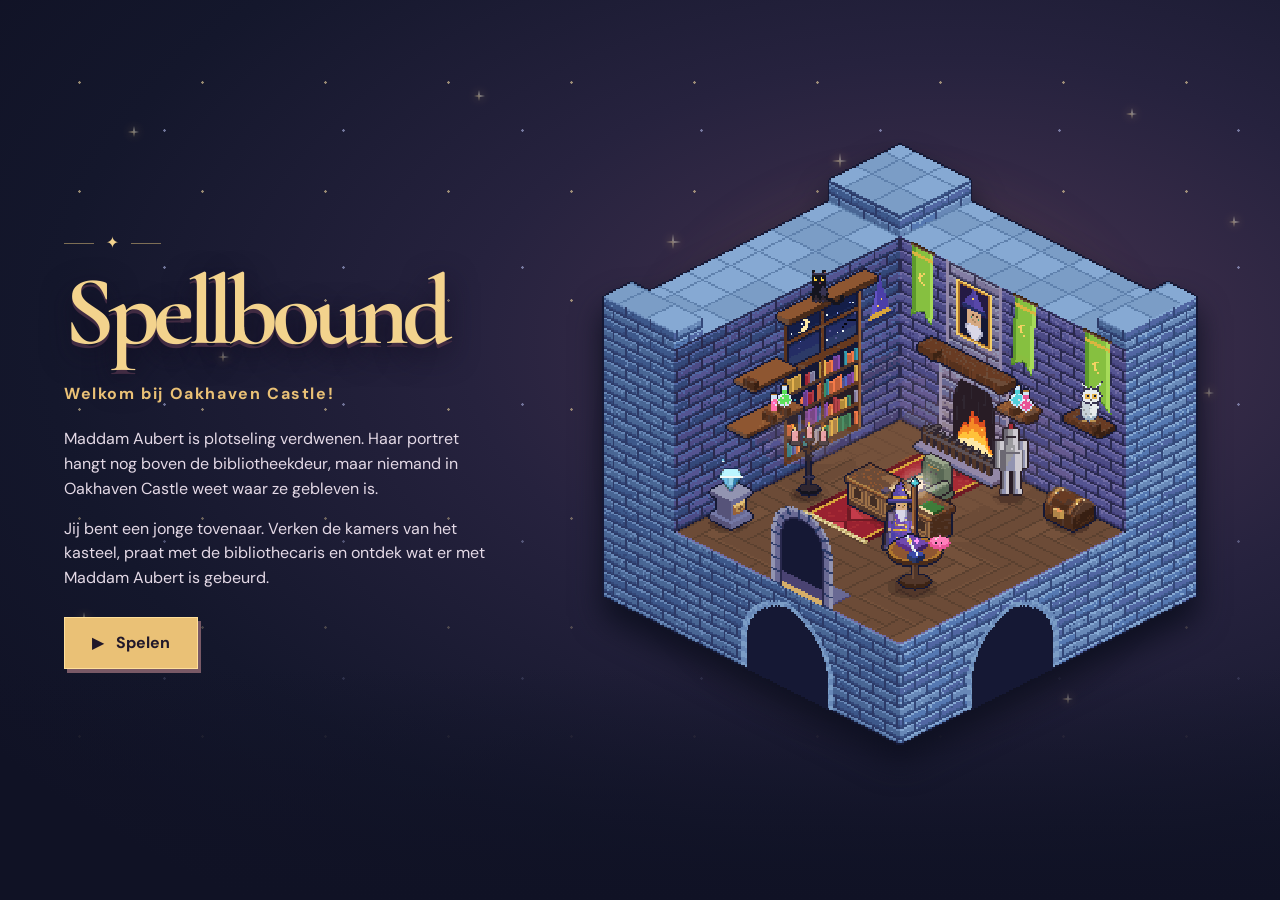
==== index.html @ 0a448d6b "Geef de welkomstregel meer ruimte onder de titel" ====
<!doctype html>
<html lang="nl">
<head>
  <meta charset="utf-8">
  <meta name="viewport" content="width=device-width, initial-scale=1">
  <meta name="description" content="Maddam Aubert is verdwenen in Oakhaven Castle. Verken het kasteel en los het mysterie op als jonge tovenaar.">
  <title>Spellbound</title>
  <link rel="preconnect" href="https://fonts.googleapis.com">
  <link rel="preconnect" href="https://fonts.gstatic.com" crossorigin>
  <link href="https://fonts.googleapis.com/css2?family=Cormorant+Garamond:wght@600;700&amp;family=DM+Sans:wght@400;600;700&amp;display=swap" rel="stylesheet">
  <style>
    :root{color-scheme:dark;--gold:#f3d38d;--paper:#f6ecd9;--night:#0e1021}
    *{box-sizing:border-box}
    body{margin:0;color:var(--paper);background:var(--night);font:1rem/1.55 'DM Sans',system-ui,sans-serif}
    .hero{position:relative;isolation:isolate;overflow:hidden;min-height:100svh;
      display:grid;place-items:center;padding:clamp(24px,5vw,72px);
      background:radial-gradient(ellipse at 74% 38%,#473451 0%,#26223e 36%,#14172c 67%,#101225 88%)}
    .hero::before,.hero::after{content:"";position:absolute;z-index:-1;inset:0;pointer-events:none}
    .hero::before{opacity:.58;background-image:
      radial-gradient(circle,#f6dca2 0 1px,transparent 1.5px),
      radial-gradient(circle,#b2b9e9 0 1px,transparent 1.5px);
      background-size:123px 109px,179px 137px;background-position:18px 28px,75px 62px;
      mask-image:linear-gradient(#000 0%,#000 42%,transparent 88%)}
    .hero::after{background:linear-gradient(0deg,#101225,transparent 26%)}
    .stars{position:absolute;inset:0;z-index:-1;pointer-events:none}
    .stars i{position:absolute;left:var(--x);top:var(--y);width:11px;height:11px;
      background:linear-gradient(90deg,transparent,#ffe6a8 48%,#fff8dc 52%,transparent) center/100% 2px no-repeat,
        linear-gradient(0deg,transparent,#ffe6a8 48%,#fff8dc 52%,transparent) center/2px 100% no-repeat;
      filter:drop-shadow(0 0 5px #f7c774);opacity:.44;
      animation:twinkle var(--period) var(--delay) infinite ease-in-out}
    .stars i:nth-child(3n){width:15px;height:15px}
    @keyframes twinkle{0%,58%,100%{opacity:.44;transform:scale(.66)} 78%{opacity:1;transform:scale(1.3)}}
    @media(prefers-reduced-motion:reduce){.stars i{animation:none}}
    .layout{width:min(100%,1160px);display:grid;grid-template-columns:minmax(0,.85fr) minmax(0,1.15fr);
      align-items:center;gap:clamp(24px,4vw,70px)}
    .intro{position:relative;z-index:1}
    .mark{display:flex;align-items:center;gap:12px;color:var(--gold);width:97px;margin-bottom:10px}
    .mark::before,.mark::after{content:"";height:1px;flex:1;background:#d8b97888}
    h1{font:700 clamp(3.2rem,7.7vw,7.8rem)/.94 'Cormorant Garamond',Georgia,serif;
      letter-spacing:-.065em;color:var(--gold);margin:0;text-shadow:0 4px 0 #412b42,0 10px 30px #100d20}
    .intro p{max-width:30ch;margin:28px 0 25px;color:#e4d9e6;text-wrap:pretty}
    .intro .setting{margin:24px 0 20px;color:#eac176;font-weight:700;letter-spacing:.1em}
    .intro .story{max-width:39ch;margin:0 0 15px}
    .intro .story:last-of-type{margin-bottom:26px}
    .play{display:inline-flex;align-items:center;gap:12px;min-height:52px;padding:10px 27px;
      border:1px solid #ffdf99;background:#eac176;color:#21182a;box-shadow:3px 4px #795966;
      font-weight:700;text-decoration:none}
    .play:hover{background:#ffdda0;transform:translateY(-1px)}
    .play:focus-visible{outline:3px solid #fff;outline-offset:5px}
    .scene{position:relative;display:grid;place-items:center;min-width:0;margin:0}
    .scene::before{content:"";position:absolute;z-index:-1;width:76%;aspect-ratio:1;border-radius:50%;
      border:1px solid #dab38251;box-shadow:0 0 0 9px #dab38213,0 0 70px #b47c452b;
      background:radial-gradient(circle at 44% 43%,#9e6d6855,#4e385132 74%,transparent 75%)}
    .scene img{display:block;width:100%;max-width:610px;height:auto;image-rendering:pixelated;
      filter:drop-shadow(0 19px 15px #0e1021)}
    @media(max-width:700px){
      .hero{padding:42px 20px 28px}
      .layout{grid-template-columns:1fr;gap:24px;text-align:center}
      .mark,.intro .setting,.intro .story{margin-inline:auto}
      h1{font-size:clamp(3.1rem,12.5vw,6rem)}
      .scene img{width:min(100%,390px)}
    }
    @media(prefers-reduced-motion:reduce){.play:hover{transform:none}}
  </style>
</head>
<body>
  <main class="hero">
    <div class="stars" aria-hidden="true">
      <i style="--x:10%;--y:14%;--period:7s;--delay:-1s"></i>
      <i style="--x:37%;--y:10%;--period:9s;--delay:-5s"></i>
      <i style="--x:65%;--y:17%;--period:8s;--delay:-3s"></i>
      <i style="--x:88%;--y:12%;--period:11s;--delay:-7s"></i>
      <i style="--x:17%;--y:39%;--period:10s;--delay:-7s"></i>
      <i style="--x:52%;--y:26%;--period:12s;--delay:-2s"></i>
      <i style="--x:94%;--y:43%;--period:9s;--delay:-4s"></i>
      <i style="--x:74%;--y:67%;--period:13s;--delay:-10s"></i>
      <i style="--x:6%;--y:68%;--period:11s;--delay:-3s"></i>
      <i style="--x:83%;--y:77%;--period:10s;--delay:-2s"></i>
      <i style="--x:96%;--y:24%;--period:8s;--delay:-1s"></i>
    </div>
    <div class="layout">
      <div class="intro">
        <div class="mark" aria-hidden="true">✦</div>
        <h1>Spellbound</h1>
        <p class="setting">Welkom bij Oakhaven Castle!</p>
        <p class="story">Maddam Aubert is plotseling verdwenen. Haar portret hangt nog boven de bibliotheekdeur, maar niemand in Oakhaven Castle weet waar ze gebleven is.</p>
        <p class="story">Jij bent een jonge tovenaar. Verken de kamers van het kasteel, praat met de bibliothecaris en ontdek wat er met Maddam Aubert is gebeurd.</p>
        <a class="play" href="./game.html"><span aria-hidden="true">▶</span> Spelen</a>
      </div>
      <figure class="scene">
        <img src="./assets/images/tower-preview.png" width="346" height="358" alt="De torenkamer in pixelstijl, met de tovenaar, een open haard en een boekenkast">
      </figure>
    </div>
  </main>
</body>
</html>
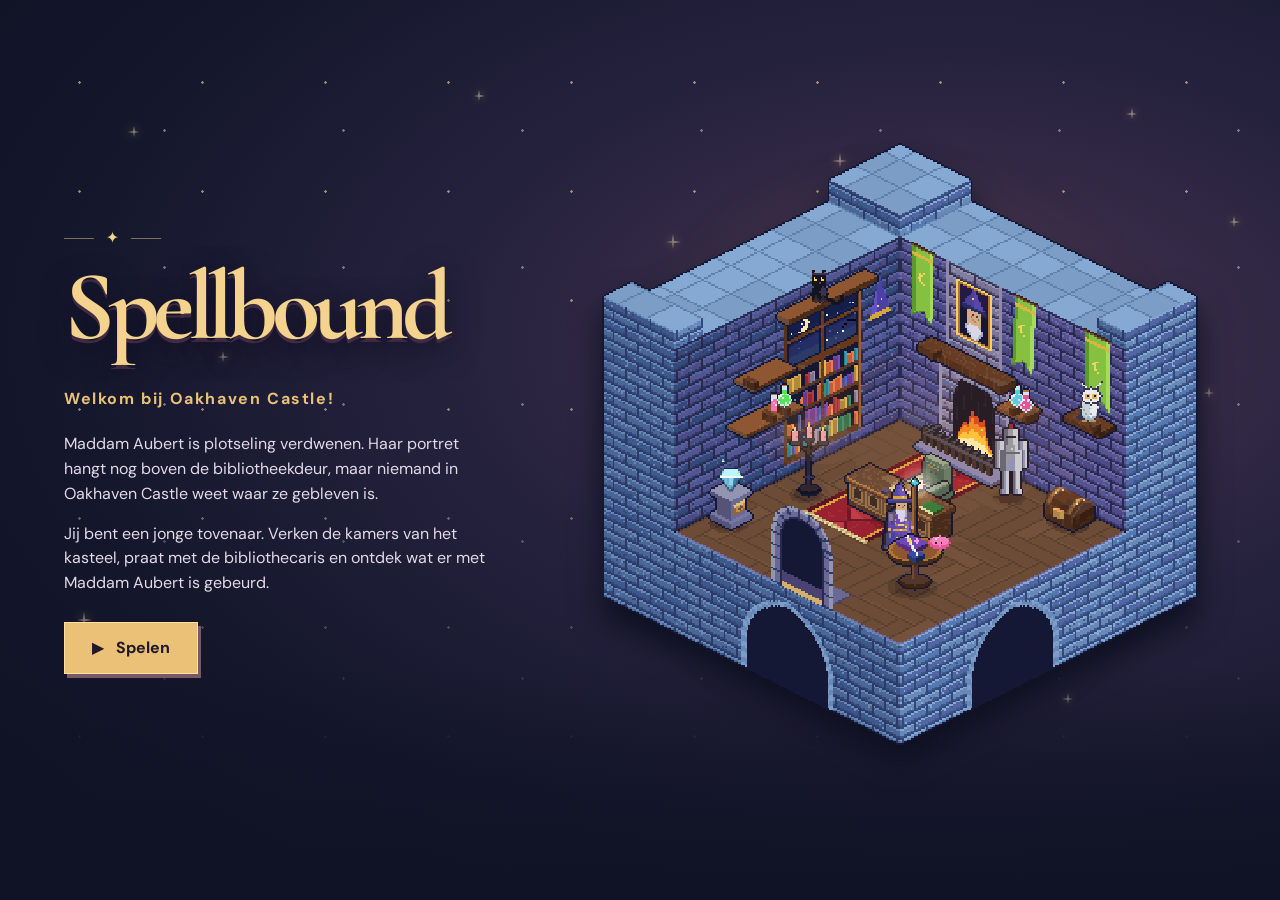
==== commit 90ecd747: "Zet de welkomstregel iets lager" ====
--- a/index.html
+++ b/index.html
@@ -39,7 +39,7 @@
     h1{font:700 clamp(3.2rem,7.7vw,7.8rem)/.94 'Cormorant Garamond',Georgia,serif;
       letter-spacing:-.065em;color:var(--gold);margin:0;text-shadow:0 4px 0 #412b42,0 10px 30px #100d20}
     .intro p{max-width:30ch;margin:28px 0 25px;color:#e4d9e6;text-wrap:pretty}
-    .intro .setting{margin:24px 0 20px;color:#eac176;font-weight:700;letter-spacing:.1em}
+    .intro .setting{margin:34px 0 20px;color:#eac176;font-weight:700;letter-spacing:.1em}
     .intro .story{max-width:39ch;margin:0 0 15px}
     .intro .story:last-of-type{margin-bottom:26px}
     .play{display:inline-flex;align-items:center;gap:12px;min-height:52px;padding:10px 27px;
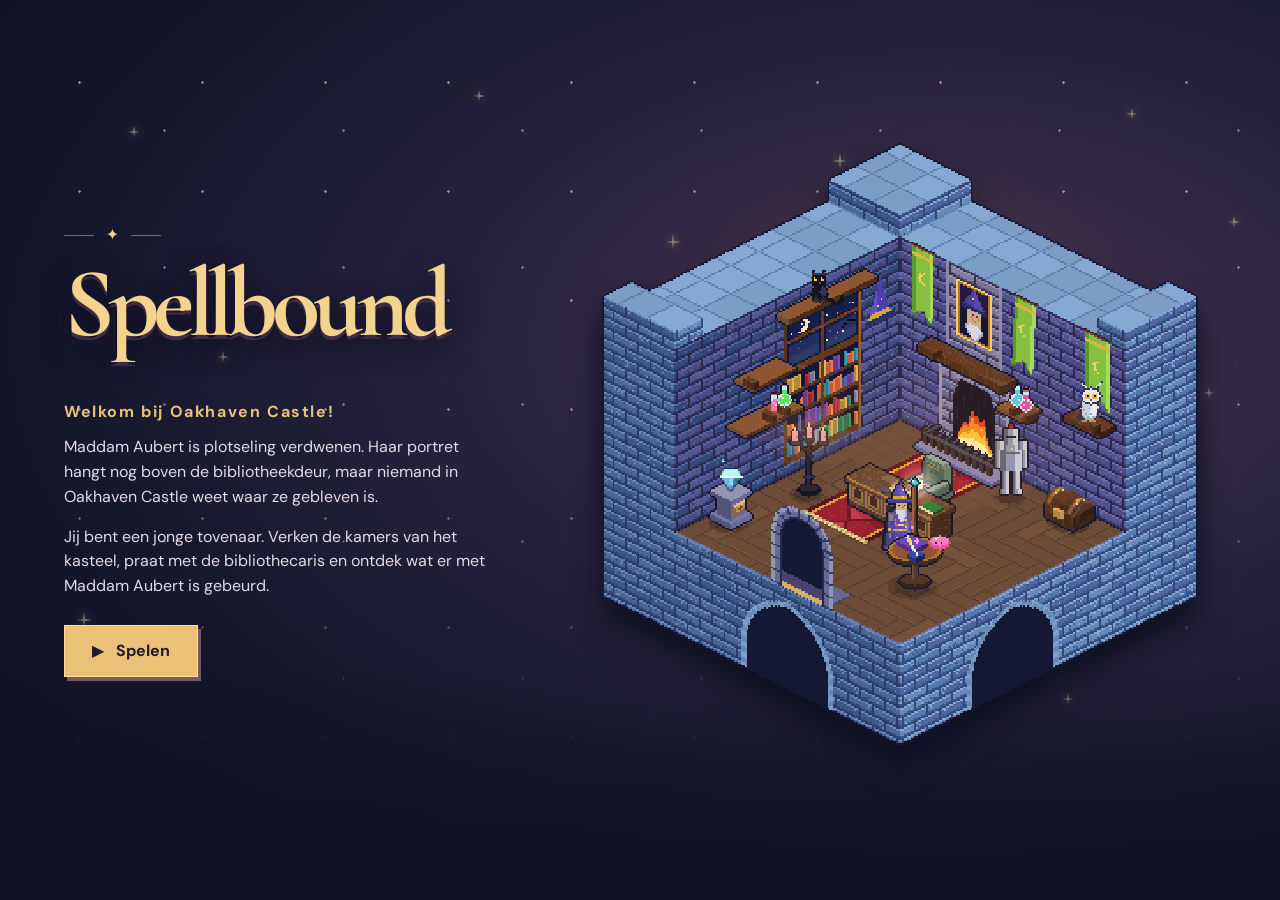
==== commit 103c37ff: "Verhoog de marge van de setting sectie op de landingspagina" ====
--- a/index.html
+++ b/index.html
@@ -39,7 +39,7 @@
     h1{font:700 clamp(3.2rem,7.7vw,7.8rem)/.94 'Cormorant Garamond',Georgia,serif;
       letter-spacing:-.065em;color:var(--gold);margin:0;text-shadow:0 4px 0 #412b42,0 10px 30px #100d20}
     .intro p{max-width:30ch;margin:28px 0 25px;color:#e4d9e6;text-wrap:pretty}
-    .intro .setting{margin:34px 0 20px;color:#eac176;font-weight:700;letter-spacing:.1em}
+    .intro .setting{margin:50px 0 10px;color:#eac176;font-weight:700;letter-spacing:.1em}
     .intro .story{max-width:39ch;margin:0 0 15px}
     .intro .story:last-of-type{margin-bottom:26px}
     .play{display:inline-flex;align-items:center;gap:12px;min-height:52px;padding:10px 27px;
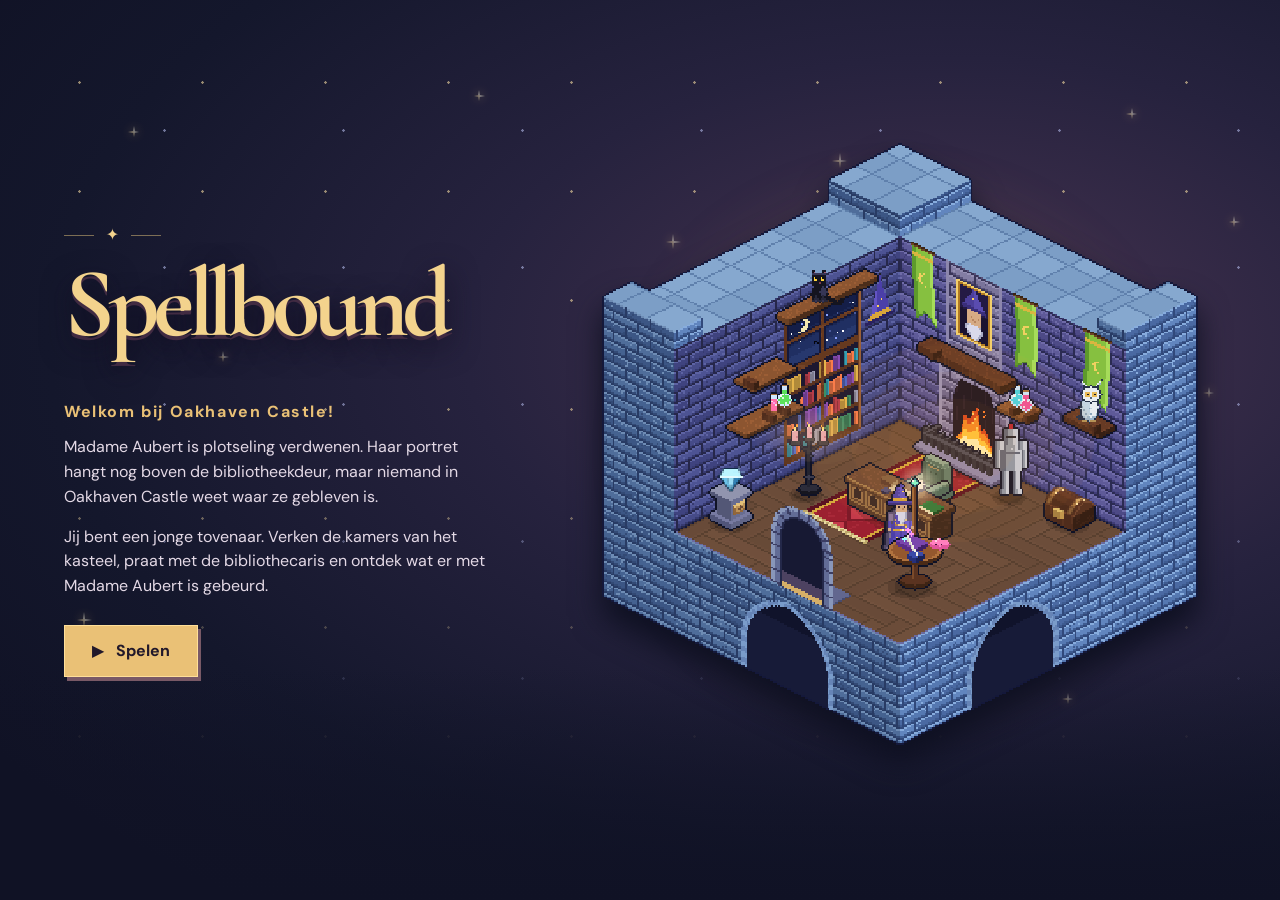
==== commit 8e6d934b: "Animeer de torenkamer op de startpagina en corrigeer Madame Aubert" ====
--- a/index.html
+++ b/index.html
@@ -3,7 +3,7 @@
 <head>
   <meta charset="utf-8">
   <meta name="viewport" content="width=device-width, initial-scale=1">
-  <meta name="description" content="Maddam Aubert is verdwenen in Oakhaven Castle. Verken het kasteel en los het mysterie op als jonge tovenaar.">
+  <meta name="description" content="Madame Aubert is verdwenen in Oakhaven Castle. Verken het kasteel en los het mysterie op als jonge tovenaar.">
   <title>Spellbound</title>
   <link rel="preconnect" href="https://fonts.googleapis.com">
   <link rel="preconnect" href="https://fonts.gstatic.com" crossorigin>
@@ -51,17 +51,20 @@
     .scene::before{content:"";position:absolute;z-index:-1;width:76%;aspect-ratio:1;border-radius:50%;
       border:1px solid #dab38251;box-shadow:0 0 0 9px #dab38213,0 0 70px #b47c452b;
       background:radial-gradient(circle at 44% 43%,#9e6d6855,#4e385132 74%,transparent 75%)}
-    .scene img{display:block;width:100%;max-width:610px;height:auto;image-rendering:pixelated;
+    .scene img,.scene canvas{display:block;width:100%;max-width:610px;height:auto;image-rendering:pixelated;
       filter:drop-shadow(0 19px 15px #0e1021)}
+    .scene [hidden]{display:none}
     @media(max-width:700px){
       .hero{padding:42px 20px 28px}
       .layout{grid-template-columns:1fr;gap:24px;text-align:center}
       .mark,.intro .setting,.intro .story{margin-inline:auto}
       h1{font-size:clamp(3.1rem,12.5vw,6rem)}
-      .scene img{width:min(100%,390px)}
+      .scene img,.scene canvas{width:min(100%,390px)}
     }
     @media(prefers-reduced-motion:reduce){.play:hover{transform:none}}
   </style>
+  <script defer src="./src/game/wizard.js"></script>
+  <script defer src="./src/game/scene.js"></script>
 </head>
 <body>
   <main class="hero">
@@ -83,12 +86,14 @@
         <div class="mark" aria-hidden="true">✦</div>
         <h1>Spellbound</h1>
         <p class="setting">Welkom bij Oakhaven Castle!</p>
-        <p class="story">Maddam Aubert is plotseling verdwenen. Haar portret hangt nog boven de bibliotheekdeur, maar niemand in Oakhaven Castle weet waar ze gebleven is.</p>
-        <p class="story">Jij bent een jonge tovenaar. Verken de kamers van het kasteel, praat met de bibliothecaris en ontdek wat er met Maddam Aubert is gebeurd.</p>
+        <p class="story">Madame Aubert is plotseling verdwenen. Haar portret hangt nog boven de bibliotheekdeur, maar niemand in Oakhaven Castle weet waar ze gebleven is.</p>
+        <p class="story">Jij bent een jonge tovenaar. Verken de kamers van het kasteel, praat met de bibliothecaris en ontdek wat er met Madame Aubert is gebeurd.</p>
         <a class="play" href="./game.html"><span aria-hidden="true">▶</span> Spelen</a>
       </div>
       <figure class="scene">
         <img src="./assets/images/tower-preview.png" width="346" height="358" alt="De torenkamer in pixelstijl, met de tovenaar, een open haard en een boekenkast">
+        <canvas id="scene" data-preview width="346" height="358" role="img"
+          aria-label="Geanimeerde torenkamer met een brandende haard en een glinsterende diamant" hidden></canvas>
       </figure>
     </div>
   </main>
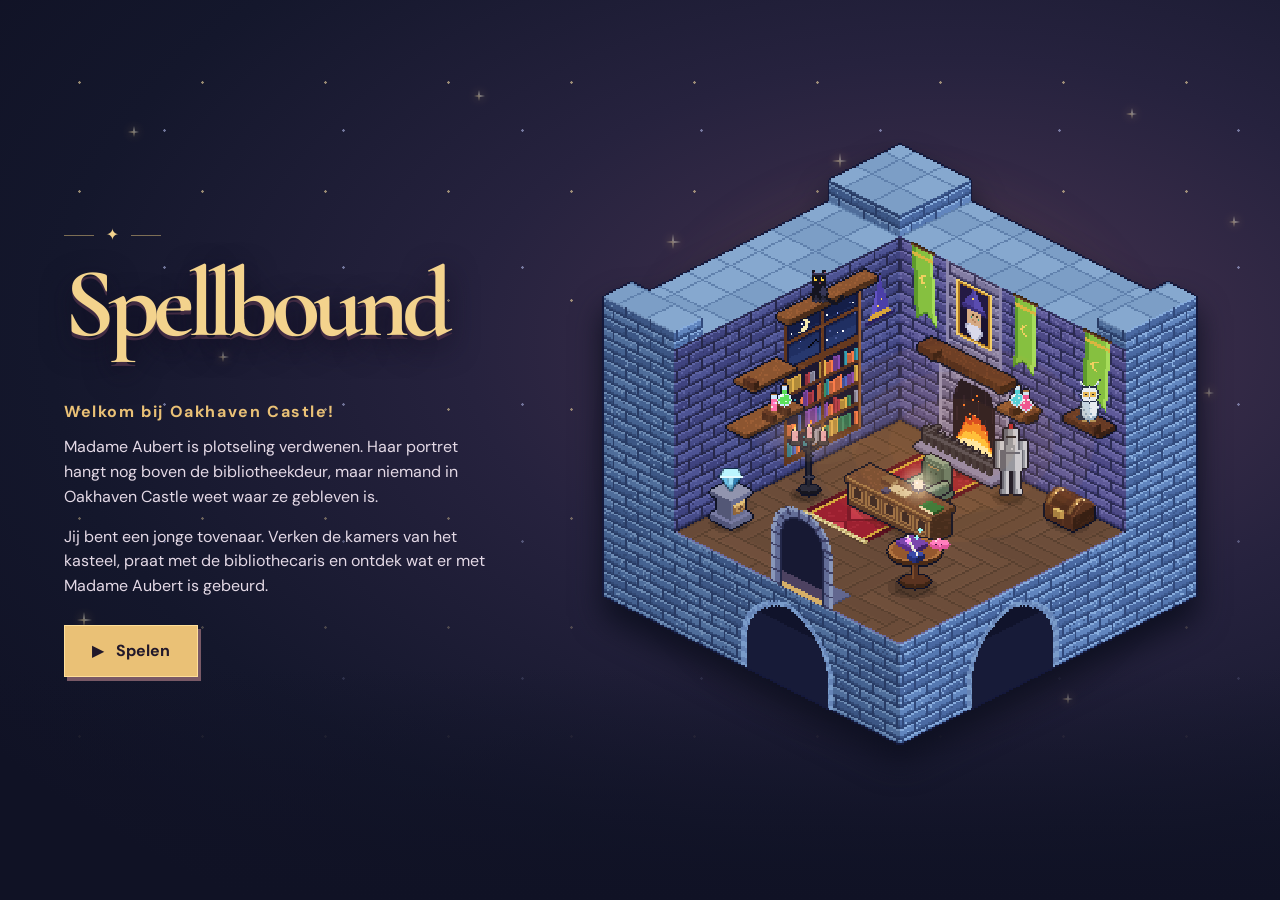
==== commit c81acb5f: "Verwijder de tovenaar uit de voorvertoning op de landingspagina" ====
--- a/index.html
+++ b/index.html
@@ -91,7 +91,7 @@
         <a class="play" href="./game.html"><span aria-hidden="true">▶</span> Spelen</a>
       </div>
       <figure class="scene">
-        <img src="./assets/images/tower-preview.png" width="346" height="358" alt="De torenkamer in pixelstijl, met de tovenaar, een open haard en een boekenkast">
+        <img src="./assets/images/tower-preview.png" width="346" height="358" alt="De torenkamer in pixelstijl, met een open haard en een boekenkast">
         <canvas id="scene" data-preview width="346" height="358" role="img"
           aria-label="Geanimeerde torenkamer met een brandende haard en een glinsterende diamant" hidden></canvas>
       </figure>
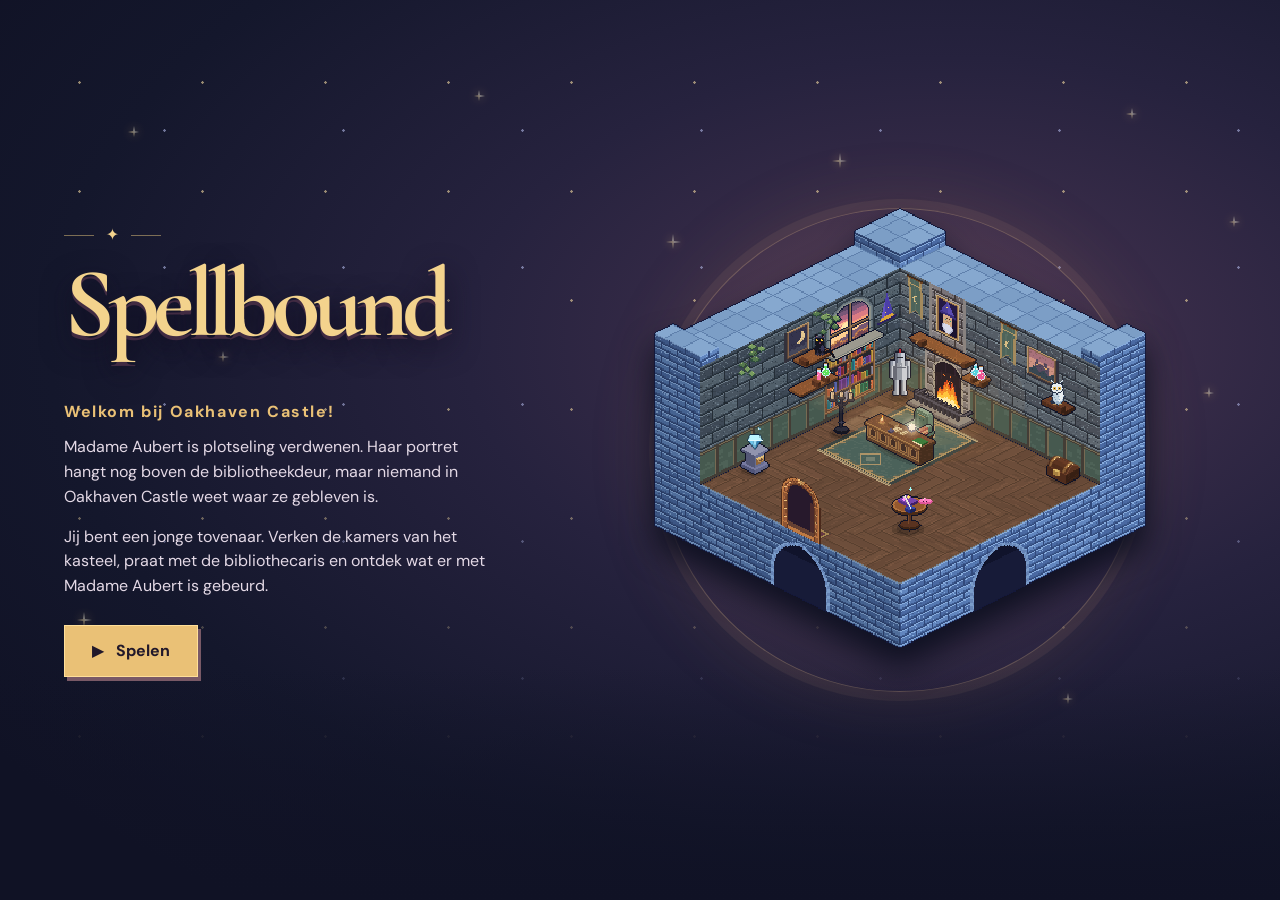
==== commit 74b490fb: "Expand the main tower room to eleven by eleven tiles" ====
--- a/index.html
+++ b/index.html
@@ -91,8 +91,8 @@
         <a class="play" href="./game.html"><span aria-hidden="true">▶</span> Spelen</a>
       </div>
       <figure class="scene">
-        <img src="./assets/images/tower-preview.png" width="346" height="358" alt="De torenkamer in pixelstijl, met een open haard en een boekenkast">
-        <canvas id="scene" data-preview width="346" height="358" role="img"
+        <img src="./assets/images/tower-preview.png" width="442" height="406" alt="De torenkamer in pixelstijl, met een open haard en een boekenkast">
+        <canvas id="scene" data-preview width="442" height="406" role="img"
           aria-label="Geanimeerde torenkamer met een brandende haard en een glinsterende diamant" hidden></canvas>
       </figure>
     </div>
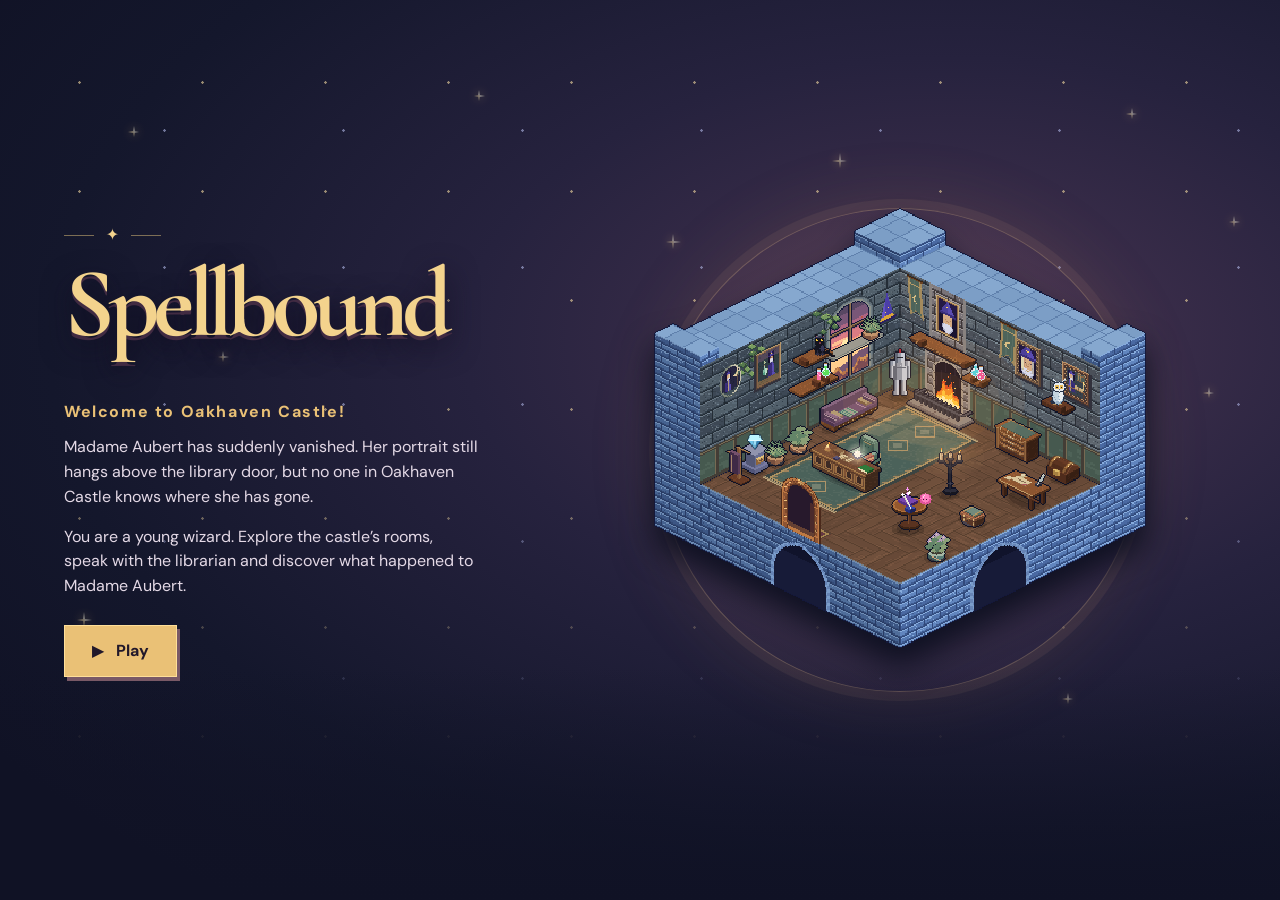
==== commit 078eaba0: "Translate marketing page to English" ====
--- a/index.html
+++ b/index.html
@@ -1,9 +1,9 @@
 <!doctype html>
-<html lang="nl">
+<html lang="en">
 <head>
   <meta charset="utf-8">
   <meta name="viewport" content="width=device-width, initial-scale=1">
-  <meta name="description" content="Madame Aubert is verdwenen in Oakhaven Castle. Verken het kasteel en los het mysterie op als jonge tovenaar.">
+  <meta name="description" content="Madame Aubert has vanished from Oakhaven Castle. Explore the castle and unravel the mystery as a young wizard.">
   <title>Spellbound</title>
   <link rel="preconnect" href="https://fonts.googleapis.com">
   <link rel="preconnect" href="https://fonts.gstatic.com" crossorigin>
@@ -85,15 +85,15 @@
       <div class="intro">
         <div class="mark" aria-hidden="true">✦</div>
         <h1>Spellbound</h1>
-        <p class="setting">Welkom bij Oakhaven Castle!</p>
-        <p class="story">Madame Aubert is plotseling verdwenen. Haar portret hangt nog boven de bibliotheekdeur, maar niemand in Oakhaven Castle weet waar ze gebleven is.</p>
-        <p class="story">Jij bent een jonge tovenaar. Verken de kamers van het kasteel, praat met de bibliothecaris en ontdek wat er met Madame Aubert is gebeurd.</p>
-        <a class="play" href="./game.html"><span aria-hidden="true">▶</span> Spelen</a>
+        <p class="setting">Welcome to Oakhaven Castle!</p>
+        <p class="story">Madame Aubert has suddenly vanished. Her portrait still hangs above the library door, but no one in Oakhaven Castle knows where she has gone.</p>
+        <p class="story">You are a young wizard. Explore the castle’s rooms, speak with the librarian and discover what happened to Madame Aubert.</p>
+        <a class="play" href="./game.html"><span aria-hidden="true">▶</span> Play</a>
       </div>
       <figure class="scene">
-        <img src="./assets/images/tower-preview.png" width="442" height="406" alt="De torenkamer in pixelstijl, met een open haard en een boekenkast">
+        <img src="./assets/images/tower-preview.png" width="442" height="406" alt="A pixel-art tower room with a fireplace and a bookcase">
         <canvas id="scene" data-preview width="442" height="406" role="img"
-          aria-label="Geanimeerde torenkamer met een brandende haard en een glinsterende diamant" hidden></canvas>
+          aria-label="An animated tower room with a burning fireplace and a sparkling diamond" hidden></canvas>
       </figure>
     </div>
   </main>
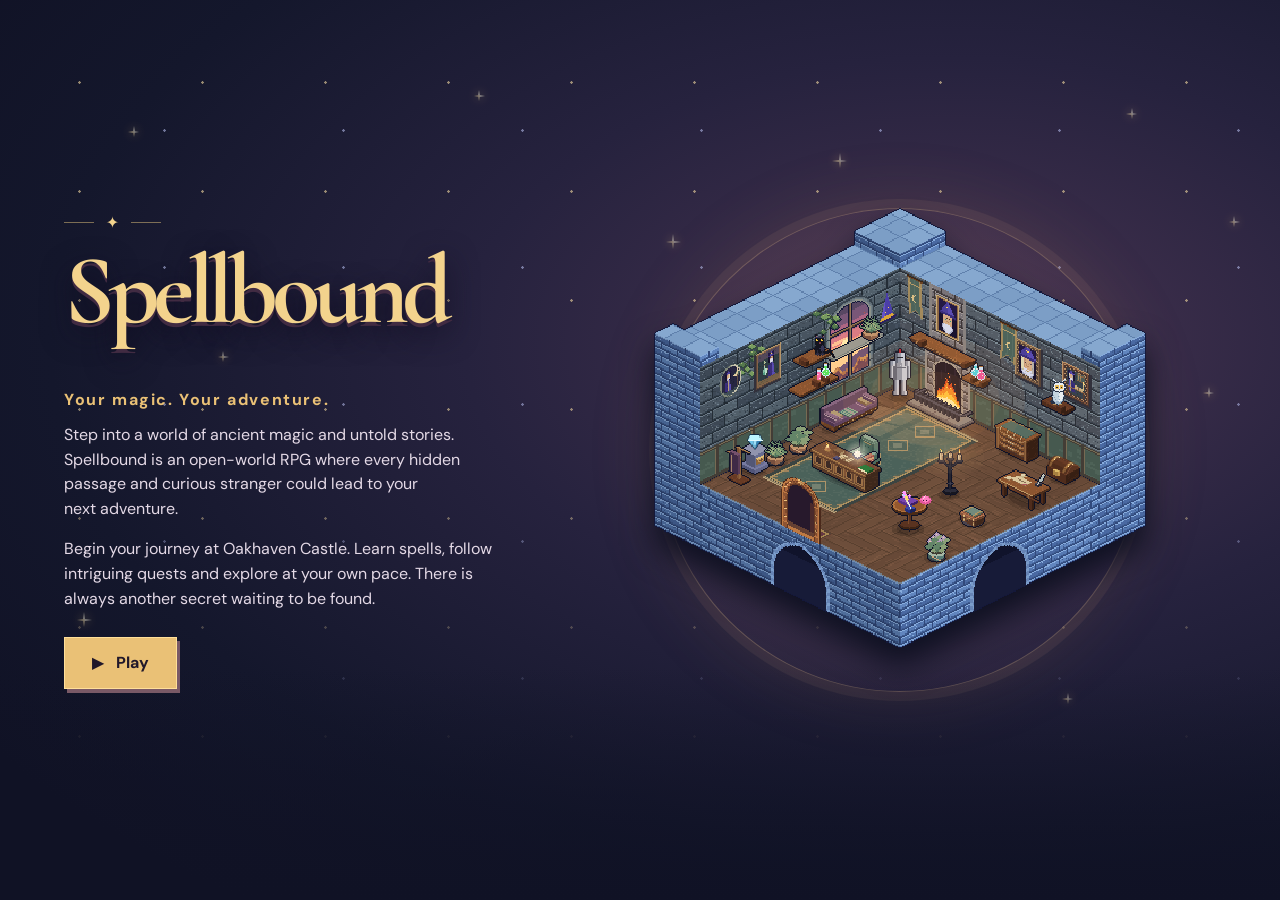
==== commit 98214ac3: "Reframe homepage around magical open-world exploration and quests" ====
--- a/index.html
+++ b/index.html
@@ -3,7 +3,7 @@
 <head>
   <meta charset="utf-8">
   <meta name="viewport" content="width=device-width, initial-scale=1">
-  <meta name="description" content="Madame Aubert has vanished from Oakhaven Castle. Explore the castle and unravel the mystery as a young wizard.">
+  <meta name="description" content="Step into Spellbound, a magical open-world RPG. Learn spells, meet curious characters and uncover hidden stories at your own pace.">
   <title>Spellbound</title>
   <link rel="preconnect" href="https://fonts.googleapis.com">
   <link rel="preconnect" href="https://fonts.gstatic.com" crossorigin>
@@ -85,9 +85,9 @@
       <div class="intro">
         <div class="mark" aria-hidden="true">✦</div>
         <h1>Spellbound</h1>
-        <p class="setting">Welcome to Oakhaven Castle!</p>
-        <p class="story">Madame Aubert has suddenly vanished. Her portrait still hangs above the library door, but no one in Oakhaven Castle knows where she has gone.</p>
-        <p class="story">You are a young wizard. Explore the castle’s rooms, speak with the librarian and discover what happened to Madame Aubert.</p>
+        <p class="setting">Your magic. Your adventure.</p>
+        <p class="story">Step into a world of ancient magic and untold stories. Spellbound is an open-world RPG where every hidden passage and curious stranger could lead to your next adventure.</p>
+        <p class="story">Begin your journey at Oakhaven Castle. Learn spells, follow intriguing quests and explore at your own pace. There is always another secret waiting to be found.</p>
         <a class="play" href="./game.html"><span aria-hidden="true">▶</span> Play</a>
       </div>
       <figure class="scene">
